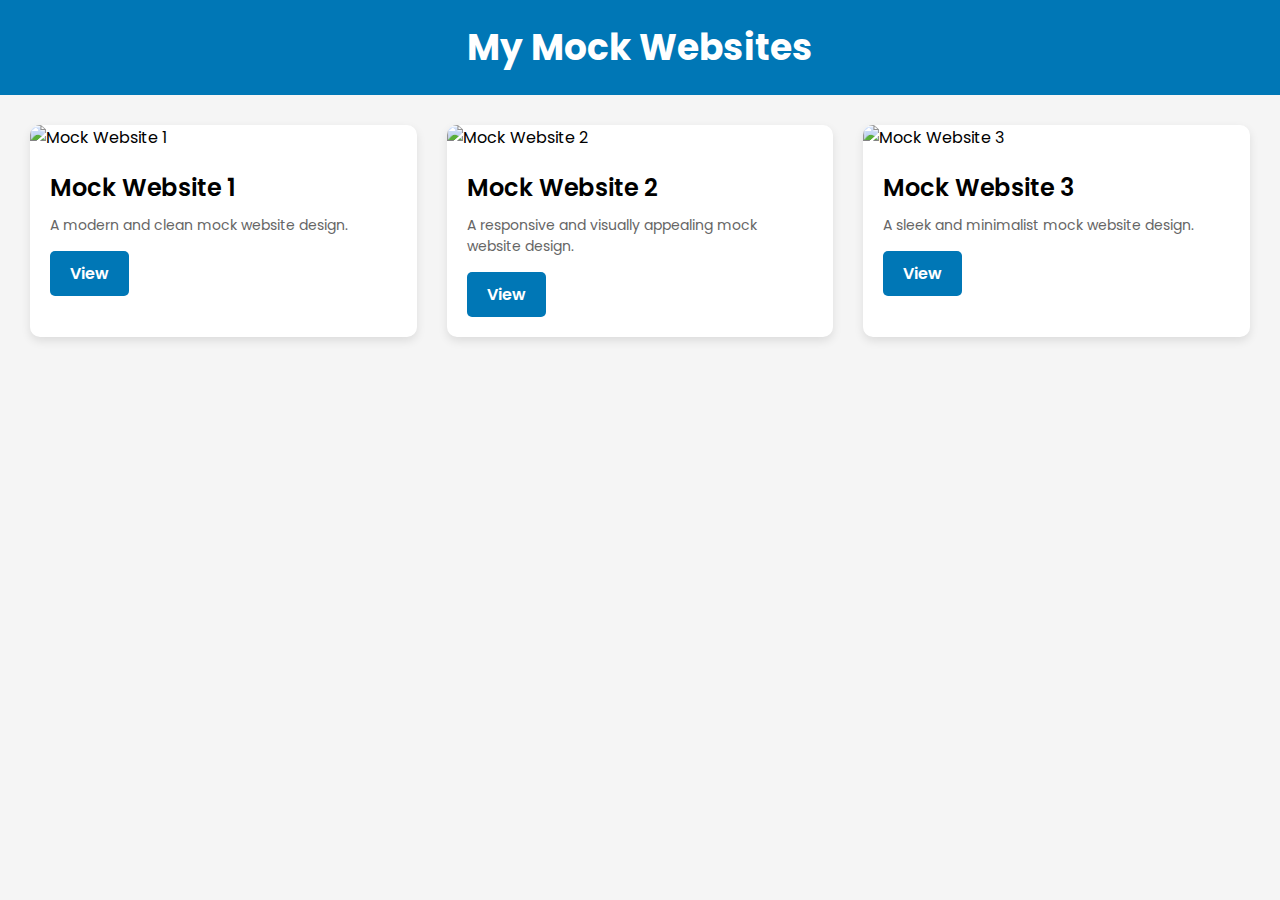
==== index.html @ 5f821102 "Refactored links for Dopez Studio" ====
<!doctype html>
<html lang="en">
    <head>
        <meta charset="UTF-8" />
        <meta name="viewport" content="width=device-width, initial-scale=1.0" />
        <title>My Mock Websites</title>
        <link rel="preconnect" href="https://fonts.googleapis.com" />
        <link rel="preconnect" href="https://fonts.gstatic.com" crossorigin />
        <link
            href="https://fonts.googleapis.com/css2?family=Poppins:wght@400;600;700&display=swap"
            rel="stylesheet"
        />
        <style>
            body {
                font-family: "Poppins", sans-serif;
                margin: 0;
                padding: 0;
                background-color: #f5f5f5;
            }
            header {
                background-color: #0077b6;
                color: #fff;
                padding: 20px;
                text-align: center;
            }
            h1 {
                margin: 0;
                font-size: 36px;
                font-weight: 700;
            }
            .container {
                display: grid;
                grid-template-columns: repeat(auto-fit, minmax(300px, 1fr));
                gap: 30px;
                padding: 30px;
            }
            .mock-website {
                background-color: #fff;
                border-radius: 10px;
                box-shadow: 0 4px 10px rgba(0, 0, 0, 0.1);
                overflow: hidden;
                transition: transform 0.3s ease;
            }
            .mock-website:hover {
                transform: translateY(-5px);
            }
            .mock-website img {
                width: 100%;
                height: 200px;
                object-fit: cover;
            }
            .mock-website-content {
                padding: 20px;
            }
            .mock-website h2 {
                margin: 0 0 10px 0;
                font-size: 24px;
                font-weight: 600;
            }
            .mock-website p {
                margin: 0 0 15px 0;
                color: #666;
                font-size: 14px;
            }
            .mock-website a {
                display: inline-block;
                background-color: #0077b6;
                color: #fff;
                text-decoration: none;
                padding: 10px 20px;
                border-radius: 5px;
                font-weight: 600;
                transition: background-color 0.3s ease;
            }
            .mock-website a:hover {
                background-color: #005e8d;
            }
        </style>
    </head>
    <body>
        <header>
            <h1>My Mock Websites</h1>
        </header>
        <div class="container">
            <div class="mock-website">
                <img src="mock-website-1.jpg" alt="Mock Website 1" />
                <div class="mock-website-content">
                    <h2>Mock Website 1</h2>
                    <p>A modern and clean mock website design.</p>
                    <a href="DopezStudio/index.html">View</a>
                </div>
            </div>
            <div class="mock-website">
                <img src="mock-website-2.jpg" alt="Mock Website 2" />
                <div class="mock-website-content">
                    <h2>Mock Website 2</h2>
                    <p>
                        A responsive and visually appealing mock website design.
                    </p>
                    <a href="mock-website-2.html">View</a>
                </div>
            </div>
            <div class="mock-website">
                <img src="mock-website-3.jpg" alt="Mock Website 3" />
                <div class="mock-website-content">
                    <h2>Mock Website 3</h2>
                    <p>A sleek and minimalist mock website design.</p>
                    <a href="mock-website-3.html">View</a>
                </div>
            </div>
            <!-- Add more mock website cards as needed -->
        </div>
    </body>
</html>
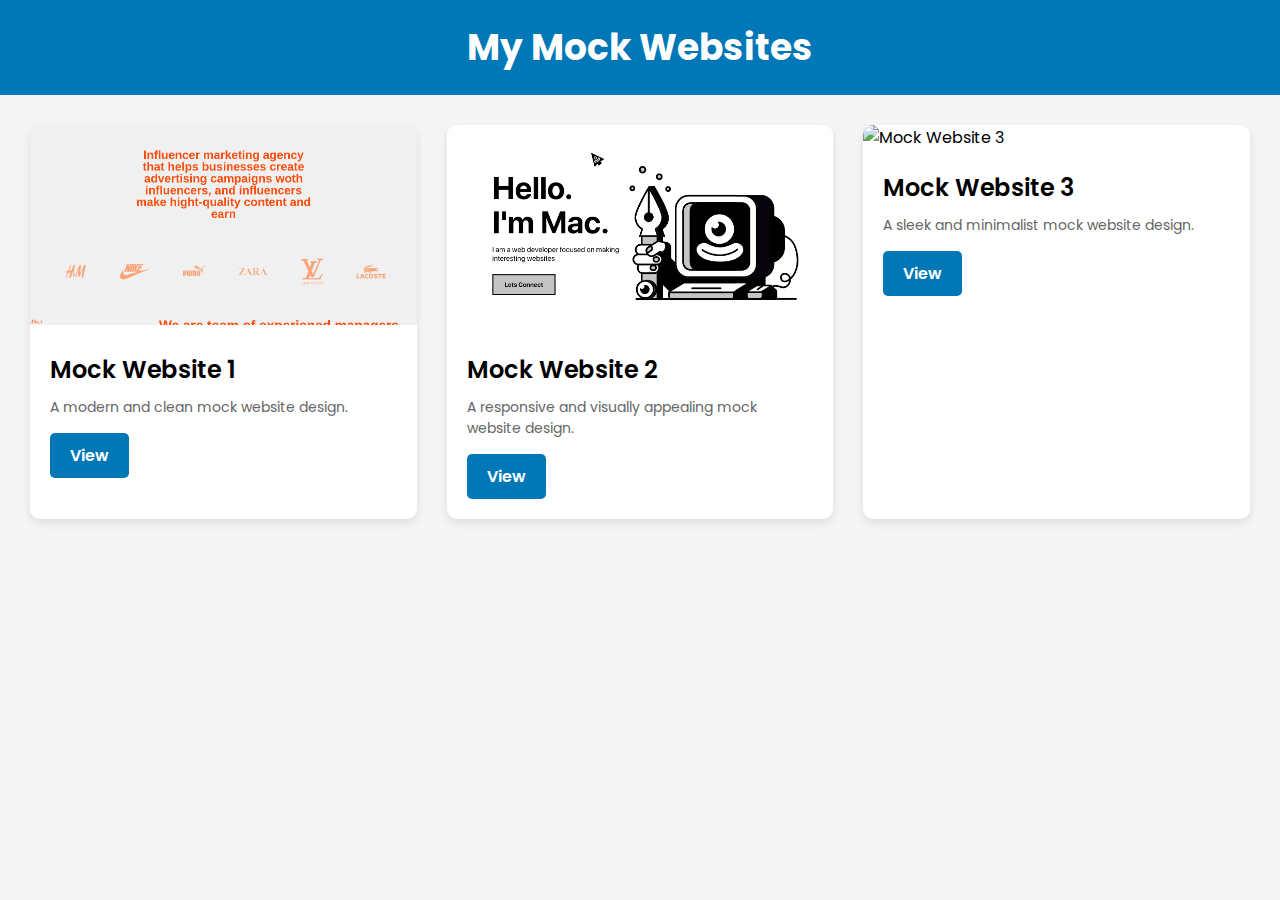
==== commit 05d9bb27: "Added Images for Mock Websites" ====
--- a/index.html
+++ b/index.html
@@ -83,7 +83,7 @@
         </header>
         <div class="container">
             <div class="mock-website">
-                <img src="mock-website-1.jpg" alt="Mock Website 1" />
+                <img src="/assets/dupez.png" alt="Mock Website 1" />
                 <div class="mock-website-content">
                     <h2>Mock Website 1</h2>
                     <p>A modern and clean mock website design.</p>
@@ -91,13 +91,13 @@
                 </div>
             </div>
             <div class="mock-website">
-                <img src="mock-website-2.jpg" alt="Mock Website 2" />
+                <img src="/assets/iammac.png" alt="Mock Website 2" />
                 <div class="mock-website-content">
                     <h2>Mock Website 2</h2>
                     <p>
                         A responsive and visually appealing mock website design.
                     </p>
-                    <a href="mock-website-2.html">View</a>
+                    <a href="IamMac/public/index.html">View</a>
                 </div>
             </div>
             <div class="mock-website">
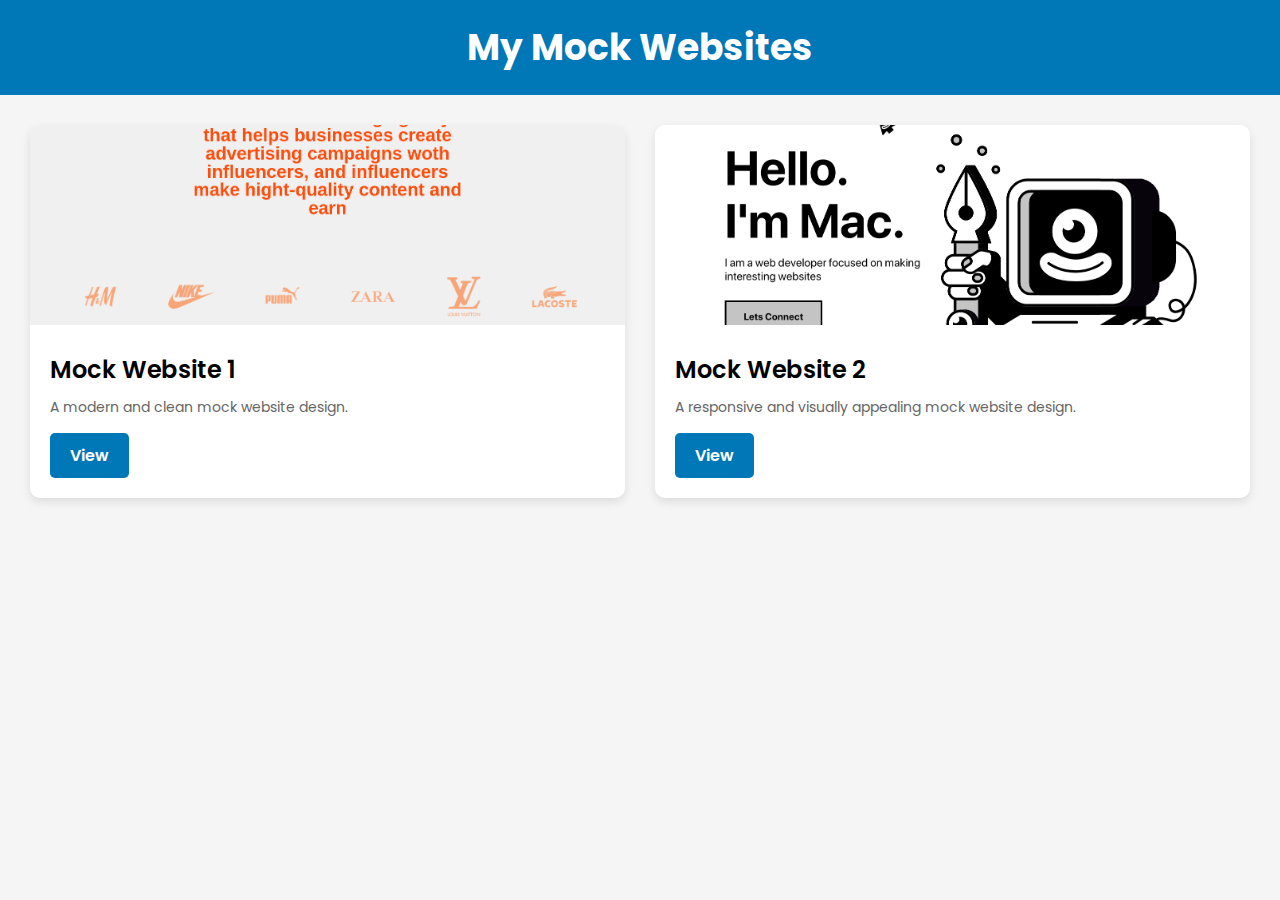
==== commit 9ed73809: "changed target" ====
--- a/index.html
+++ b/index.html
@@ -83,29 +83,21 @@
         </header>
         <div class="container">
             <div class="mock-website">
-                <img src="/assets/dupez.png" alt="Mock Website 1" />
+                <img src="assets/dupez.png" alt="Mock Website 1" />
                 <div class="mock-website-content">
                     <h2>Mock Website 1</h2>
                     <p>A modern and clean mock website design.</p>
-                    <a href="DopezStudio/index.html">View</a>
+                    <a href="DopezStudio/index.html" target="_blank">View</a>
                 </div>
             </div>
             <div class="mock-website">
-                <img src="/assets/iammac.png" alt="Mock Website 2" />
+                <img src="assets/iammac.png" alt="Mock Website 2" />
                 <div class="mock-website-content">
                     <h2>Mock Website 2</h2>
                     <p>
                         A responsive and visually appealing mock website design.
                     </p>
-                    <a href="IamMac/public/index.html">View</a>
-                </div>
-            </div>
-            <div class="mock-website">
-                <img src="mock-website-3.jpg" alt="Mock Website 3" />
-                <div class="mock-website-content">
-                    <h2>Mock Website 3</h2>
-                    <p>A sleek and minimalist mock website design.</p>
-                    <a href="mock-website-3.html">View</a>
+                    <a href="IamMac/public/index.html" target="_blank">View</a>
                 </div>
             </div>
             <!-- Add more mock website cards as needed -->
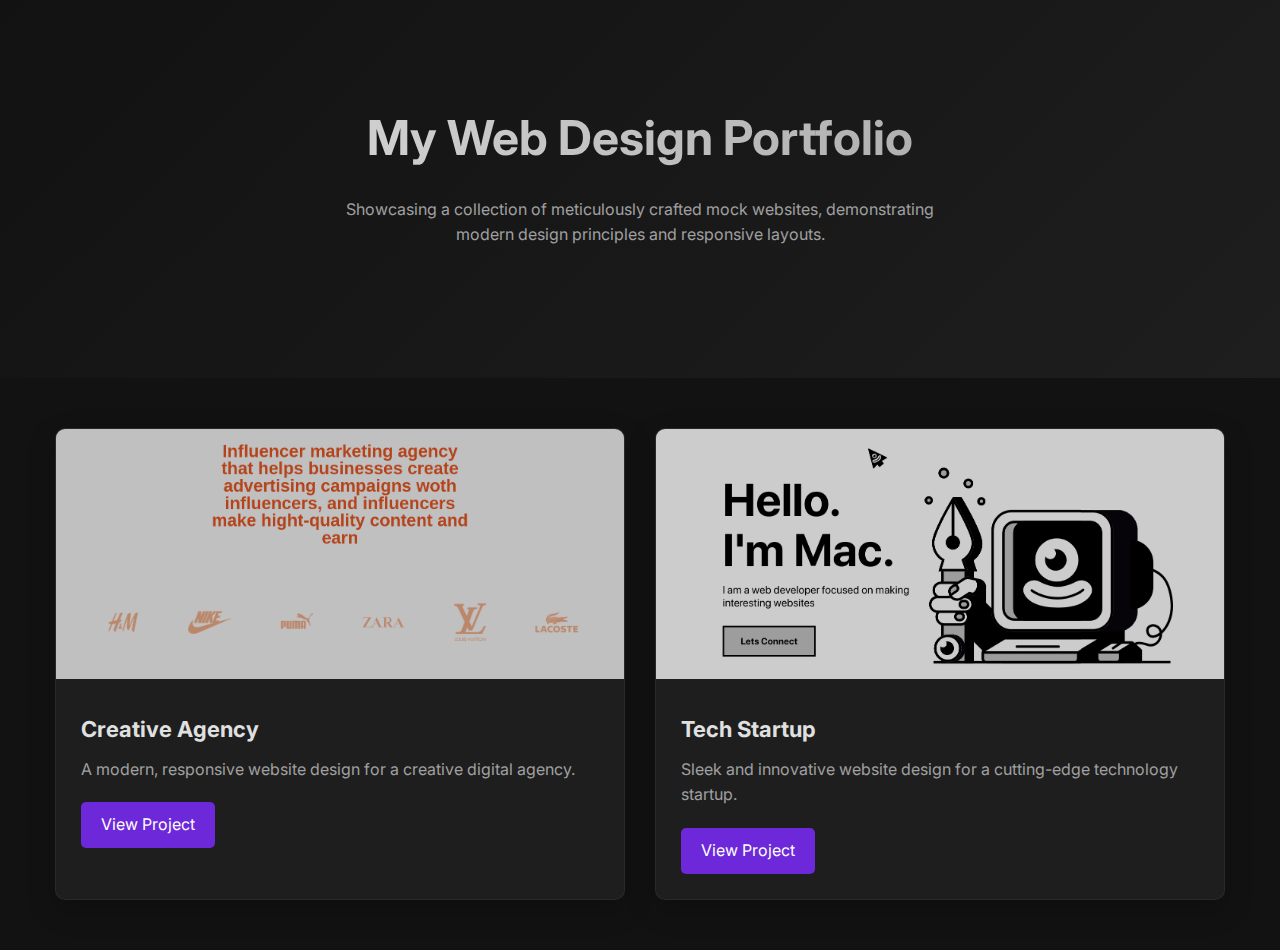
==== commit f3829609: "Updated the look" ====
--- a/index.html
+++ b/index.html
@@ -3,104 +3,69 @@
     <head>
         <meta charset="UTF-8" />
         <meta name="viewport" content="width=device-width, initial-scale=1.0" />
-        <title>My Mock Websites</title>
-        <link rel="preconnect" href="https://fonts.googleapis.com" />
-        <link rel="preconnect" href="https://fonts.gstatic.com" crossorigin />
+        <title>My Portfolio of Mock Websites</title>
         <link
-            href="https://fonts.googleapis.com/css2?family=Poppins:wght@400;600;700&display=swap"
+            href="https://fonts.googleapis.com/css2?family=Inter:wght@300;400;600;700&display=swap"
             rel="stylesheet"
         />
-        <style>
-            body {
-                font-family: "Poppins", sans-serif;
-                margin: 0;
-                padding: 0;
-                background-color: #f5f5f5;
-            }
-            header {
-                background-color: #0077b6;
-                color: #fff;
-                padding: 20px;
-                text-align: center;
-            }
-            h1 {
-                margin: 0;
-                font-size: 36px;
-                font-weight: 700;
-            }
-            .container {
-                display: grid;
-                grid-template-columns: repeat(auto-fit, minmax(300px, 1fr));
-                gap: 30px;
-                padding: 30px;
-            }
-            .mock-website {
-                background-color: #fff;
-                border-radius: 10px;
-                box-shadow: 0 4px 10px rgba(0, 0, 0, 0.1);
-                overflow: hidden;
-                transition: transform 0.3s ease;
-            }
-            .mock-website:hover {
-                transform: translateY(-5px);
-            }
-            .mock-website img {
-                width: 100%;
-                height: 200px;
-                object-fit: cover;
-            }
-            .mock-website-content {
-                padding: 20px;
-            }
-            .mock-website h2 {
-                margin: 0 0 10px 0;
-                font-size: 24px;
-                font-weight: 600;
-            }
-            .mock-website p {
-                margin: 0 0 15px 0;
-                color: #666;
-                font-size: 14px;
-            }
-            .mock-website a {
-                display: inline-block;
-                background-color: #0077b6;
-                color: #fff;
-                text-decoration: none;
-                padding: 10px 20px;
-                border-radius: 5px;
-                font-weight: 600;
-                transition: background-color 0.3s ease;
-            }
-            .mock-website a:hover {
-                background-color: #005e8d;
-            }
-        </style>
+        <link rel="stylesheet" href="style.css" />
     </head>
     <body>
-        <header>
-            <h1>My Mock Websites</h1>
-        </header>
-        <div class="container">
-            <div class="mock-website">
-                <img src="assets/dupez.png" alt="Mock Website 1" />
-                <div class="mock-website-content">
-                    <h2>Mock Website 1</h2>
-                    <p>A modern and clean mock website design.</p>
-                    <a href="DopezStudio/index.html" target="_blank">View</a>
+        <section class="hero">
+            <div class="container">
+                <h1>My Web Design Portfolio</h1>
+                <p>
+                    Showcasing a collection of meticulously crafted mock
+                    websites, demonstrating modern design principles and
+                    responsive layouts.
+                </p>
+            </div>
+        </section>
+
+        <section class="container">
+            <div class="projects-grid">
+                <div class="project-card">
+                    <img
+                        src="/assets/dupez.png"
+                        alt="Project 1"
+                        class="project-image"
+                    />
+                    <div class="project-content">
+                        <h2 class="project-title">Creative Agency</h2>
+                        <p class="project-description">
+                            A modern, responsive website design for a creative
+                            digital agency.
+                        </p>
+                        <a
+                            href="DopezStudio/index.html"
+                            target="_blank"
+                            class="project-btn"
+                            >View Project</a
+                        >
+                    </div>
+                </div>
+
+                <div class="project-card">
+                    <img
+                        src="/assets/iammac.png"
+                        alt="Project 2"
+                        class="project-image"
+                    />
+                    <div class="project-content">
+                        <h2 class="project-title">Tech Startup</h2>
+                        <p class="project-description">
+                            Sleek and innovative website design for a
+                            cutting-edge technology startup.
+                        </p>
+                        <a
+                            href="IamMac/public/index.html"
+                            target="_blank"
+                            class="project-btn"
+                            >View Project</a
+                        >
+                    </div>
                 </div>
             </div>
-            <div class="mock-website">
-                <img src="assets/iammac.png" alt="Mock Website 2" />
-                <div class="mock-website-content">
-                    <h2>Mock Website 2</h2>
-                    <p>
-                        A responsive and visually appealing mock website design.
-                    </p>
-                    <a href="IamMac/public/index.html" target="_blank">View</a>
-                </div>
-            </div>
-            <!-- Add more mock website cards as needed -->
-        </div>
+        </section>
     </body>
 </html>
--- a/style.css
+++ b/style.css
@@ -0,0 +1,166 @@
+:root {
+    --bg-dark: #121212;
+    --card-dark: #1e1e1e;
+    --text-primary: #e0e0e0;
+    --text-secondary: #a0a0a0;
+    --accent-color: #6d28d9;
+    --accent-hover: #7c3aed;
+}
+
+* {
+    margin: 0;
+    padding: 0;
+    box-sizing: border-box;
+}
+
+body {
+    font-family: "Inter", sans-serif;
+    background-color: var(--bg-dark);
+    color: var(--text-primary);
+    line-height: 1.6;
+}
+
+.container {
+    max-width: 1200px;
+    margin: 0 auto;
+    padding: 0 15px;
+}
+
+.header {
+    background-color: rgba(30, 30, 30, 0.8);
+    backdrop-filter: blur(10px);
+    padding: 20px 0;
+    position: sticky;
+    top: 0;
+    z-index: 100;
+    border-bottom: 1px solid rgba(255, 255, 255, 0.1);
+}
+
+.header-content {
+    display: flex;
+    justify-content: space-between;
+    align-items: center;
+}
+
+.logo {
+    font-size: 24px;
+    font-weight: 700;
+    color: var(--text-primary);
+    text-decoration: none;
+}
+
+.nav-links {
+    display: flex;
+    gap: 20px;
+}
+
+.nav-links a {
+    color: var(--text-secondary);
+    text-decoration: none;
+    font-weight: 400;
+    transition: color 0.3s ease;
+}
+
+.nav-links a:hover {
+    color: var(--text-primary);
+}
+
+.hero {
+    text-align: center;
+    padding: 100px 0;
+    background: linear-gradient(135deg, var(--bg-dark), #1e1e1e);
+}
+
+.hero h1 {
+    font-size: 48px;
+    margin-bottom: 20px;
+    background: linear-gradient(to right, #e0e0e0, #a0a0a0);
+    -webkit-background-clip: text;
+    -webkit-text-fill-color: transparent;
+}
+
+.hero p {
+    color: var(--text-secondary);
+    max-width: 600px;
+    margin: 0 auto 30px;
+}
+
+.projects-grid {
+    display: grid;
+    grid-template-columns: repeat(auto-fit, minmax(500px, 1fr));
+    gap: 30px;
+    padding: 50px 0;
+}
+
+.project-card {
+    background-color: var(--card-dark);
+    border-radius: 10px;
+    overflow: hidden;
+    box-shadow: 0 10px 30px rgba(0, 0, 0, 0.2);
+    transition:
+        transform 0.4s ease,
+        box-shadow 0.4s ease;
+    border: 1px solid rgba(255, 255, 255, 0.05);
+}
+
+.project-card:hover {
+    transform: translateY(-10px);
+    box-shadow: 0 15px 40px rgba(0, 0, 0, 0.3);
+}
+
+.project-image {
+    width: 100%;
+    height: 250px;
+    object-fit: cover;
+    filter: grayscale(20%) brightness(0.8);
+    transition: filter 0.4s ease;
+}
+
+.project-card:hover .project-image {
+    filter: grayscale(0%) brightness(1);
+}
+
+.project-content {
+    padding: 25px;
+}
+
+.project-title {
+    font-size: 22px;
+    margin-bottom: 10px;
+    color: var(--text-primary);
+}
+
+.project-description {
+    color: var(--text-secondary);
+    margin-bottom: 20px;
+}
+
+.project-btn {
+    display: inline-block;
+    background-color: var(--accent-color);
+    color: white;
+    padding: 10px 20px;
+    text-decoration: none;
+    border-radius: 5px;
+    transition: background-color 0.3s ease;
+}
+
+.project-btn:hover {
+    background-color: var(--accent-hover);
+}
+
+@media (max-width: 768px) {
+    .hero h1 {
+        font-size: 32px;
+    }
+
+    .header-content {
+        flex-direction: column;
+        gap: 15px;
+    }
+
+    .nav-links {
+        flex-direction: column;
+        align-items: center;
+    }
+}
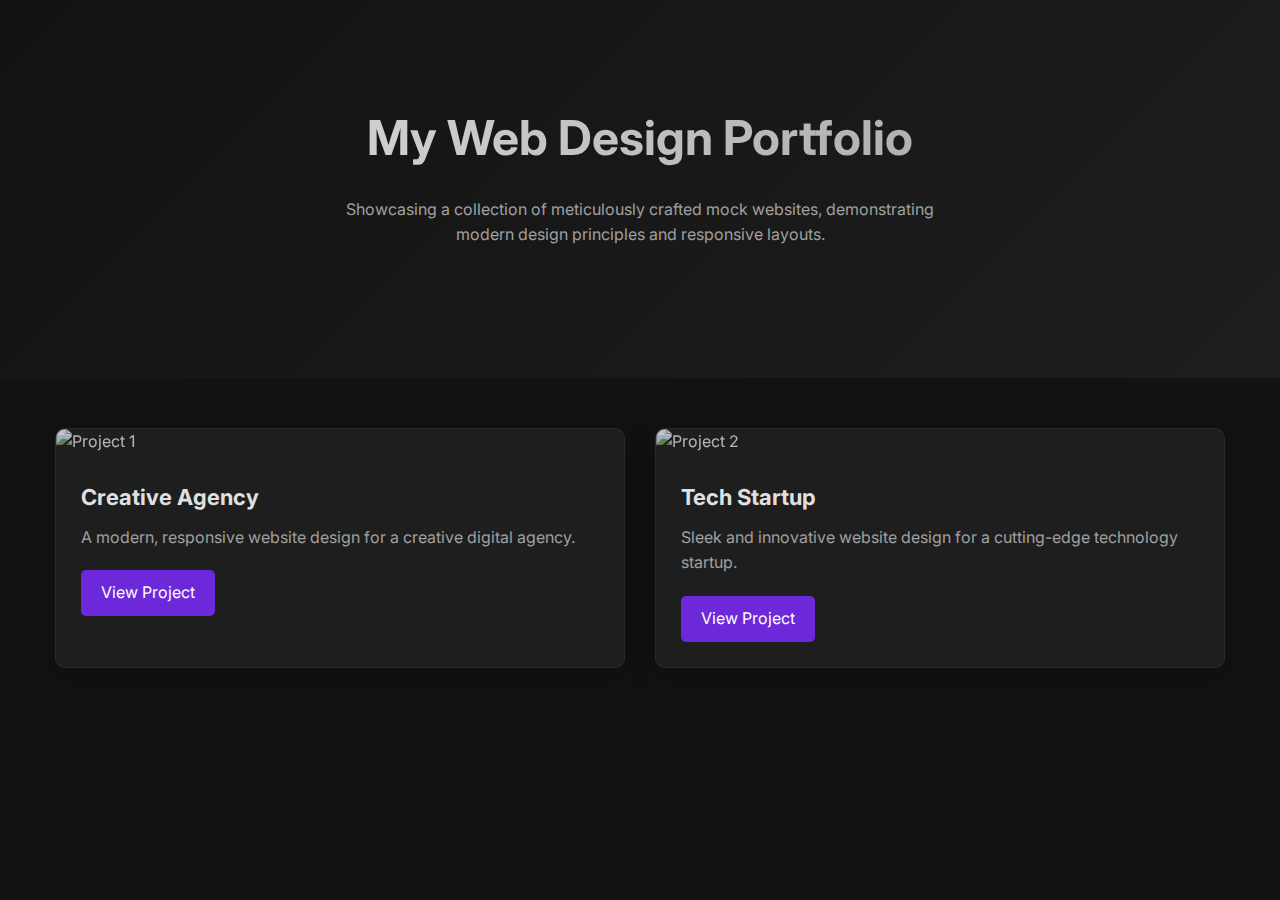
==== commit 6e93692a: "Changed links for images" ====
--- a/index.html
+++ b/index.html
@@ -26,7 +26,7 @@
             <div class="projects-grid">
                 <div class="project-card">
                     <img
-                        src="/assets/dupez.png"
+                        src="https://i.imgur.com/92v2VD5.png"
                         alt="Project 1"
                         class="project-image"
                     />
@@ -47,7 +47,7 @@
 
                 <div class="project-card">
                     <img
-                        src="/assets/iammac.png"
+                        src="https://i.imgur.com/L27zEXI.png"
                         alt="Project 2"
                         class="project-image"
                     />
